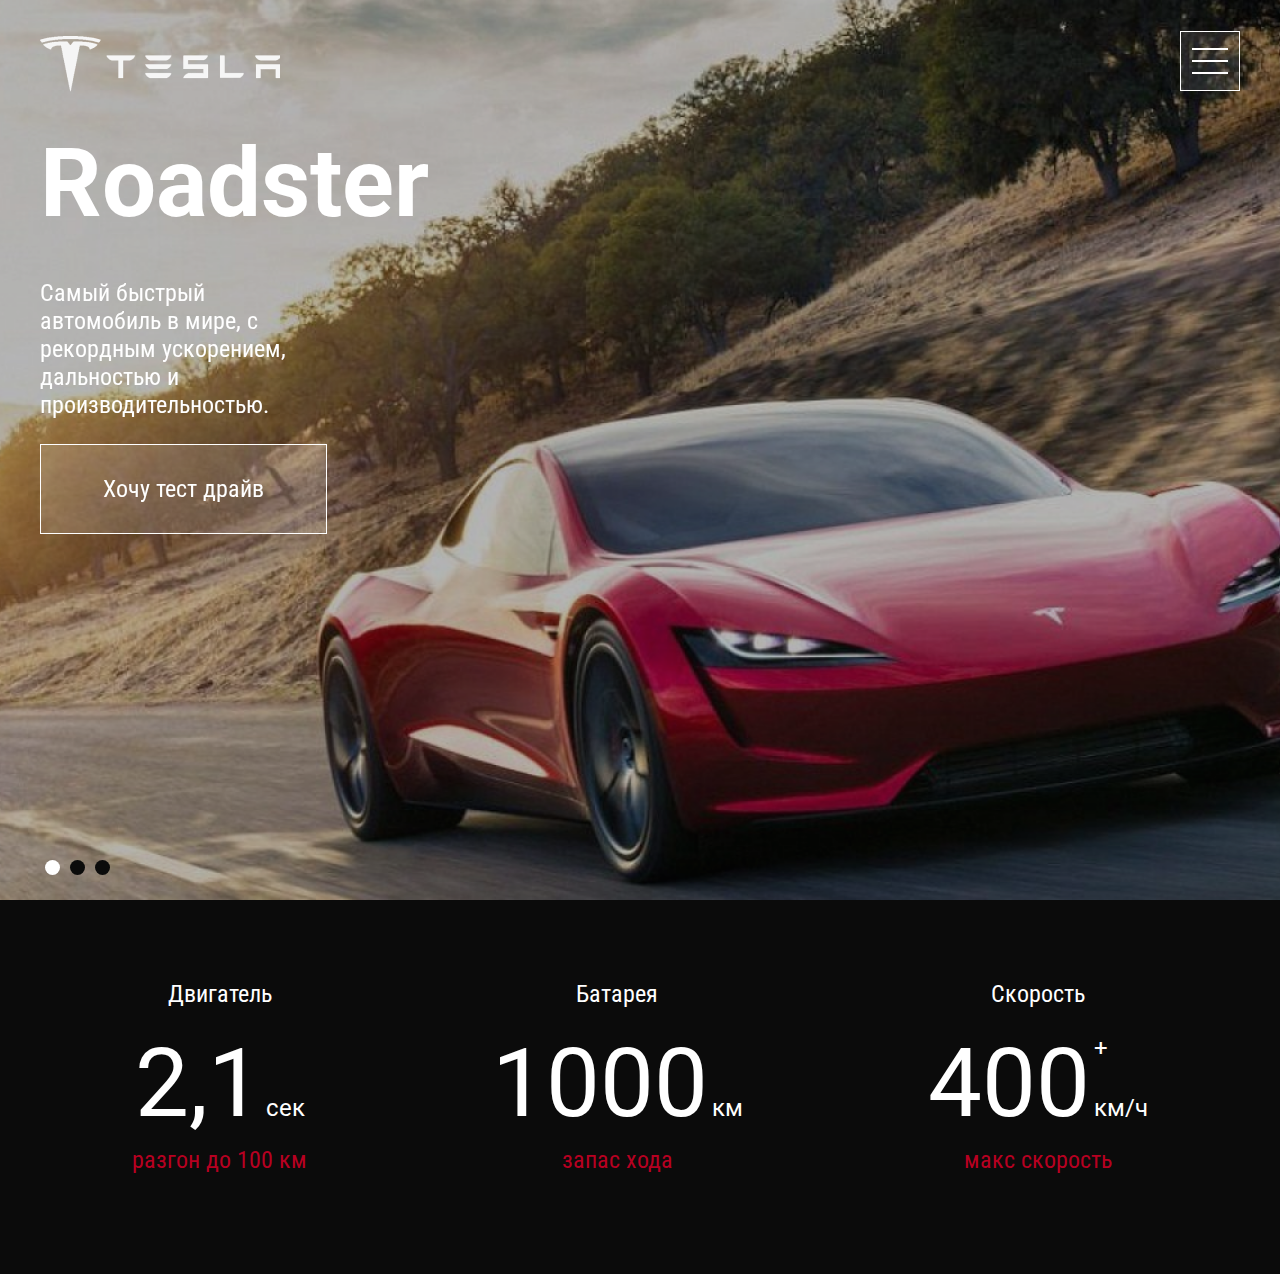
==== tesla/index.html @ 6dad4759 "Create tesla" ====
<!DOCTYPE html>
<html lang="en">
<head>
  <meta charset="UTF-8">
  <meta name="viewport" content="width=device-width, initial-scale=1.0">
  <meta http-equiv="X-UA-Compatible" content="ie=edge">
  <title>Document</title>
  <link rel="preconnect" href="https://fonts.gstatic.com">
  <link href="https://fonts.googleapis.com/css2?family=Roboto&family=Roboto+Condensed:wght@400;700&display=swap" rel="stylesheet">
  <link rel="stylesheet" href="css/reset.css">
  <link rel="stylesheet" href="css/slick.css">
  <link rel="stylesheet" href="css/style.css">
</head>
<body>
  
  <header class="header">
    <div class="container">
      <div class="header-top">
        <div class="logo">
          <a href="#">
            <img src="images/logo.png" alt="">
          </a>
        </div>
        <div class="header-btn">
          <div></div>
          <div></div>
          <div></div>
        </div>
      </div>
      <div class="header-content">
        <h1 class="header-content__title">
          Roadster
        </h1>
        <div class="header-content__text">
          Самый быстрый автомобиль в мире, 
          с рекордным ускорением, дальностью 
          и производительностью.
        </div>
        <a class="button" href="#">Хочу тест драйв</a>
      </div>
    </div>
  </header>
  <nav class="menu">
    <div class="container container-menu">
      <div class="close-btn"></div>
      <div class="menu__list">
        <ul>
          <li><a href="#">Узнать цену</a></li>
          <li><a href="#">Характеристики</a></li>
          <li><a href="#">Тест Драйв</a></li>
          <li><a href="#">Новости</a></li>
          <li><a href="#">Контакты</a></li>
        </ul>
      </div>
    </div>
  </nav>
  <section class="slider-top">
    <div class="slider">
      <div class="slider__item" style="background-image: url(images/slide-1.png);"></div>
      <div class="slider__item" style="background-image: url(images/slide-2.png);"></div>
      <div class="slider__item" style="background-image: url(images/slide-3.png);"></div>
    </div>
  </section>

  <section class="statistics">
    <div class="container">
      <div class="statistics-items">
        <div class="statistics-item">
          <div class="statistics-item__title">
            Двигатель
          </div>
          <div class="statistics-item__num">
            2,1 <span>сек</span>
          </div>
          <div class="statistics-item__descr">
            разгон до 100 км
          </div>
        </div>
        <div class="statistics-item">
          <div class="statistics-item__title">
            Батарея
          </div>
          <div class="statistics-item__num">
            1000 <span>км</span>
          </div>
          <div class="statistics-item__descr">
            запас хода
          </div>
        </div>
        <div class="statistics-item">
          <div class="statistics-item__title">
            Скорость
          </div>
          <div class="statistics-item__num statistics-item__mun--speed">
            400 <span>км/ч</span>
          </div>
          <div class="statistics-item__descr">
            макс скорость
          </div>
        </div>
      </div>
    </div>
  </section>
<!-- 
  <section class="video">
    <div class="container">
      <iframe width="100%" height="400" 
      src="https://www.youtube.com/embed/tw4jkyfY4HE" frameborder="0" 
      allow="accelerometer; autoplay; clipboard-write; encrypted-media; 
      gyroscope; picture-in-picture" 
      allowfullscreen></iframe>
    </div>
  </section>

  <section class="advantages">
    <div class="container">
      <div class="advantages-inner">
        <div class="advantages-inner__row">
          <div class="advantages-descr">
            <div class="advantages__title">
              Скорость
            </div>
            <div class="advantages__text">
              Самый 
              быстроразгоняющийся 
              серийный автомобиль 
              из когда-либо созданных
            </div>
          </div>
          <div class="advantage__img">
            <img src="images/advantages-1.png" alt="">
          </div>
        </div>
        
        <div class="advantages-inner__row">
          <div class="advantage__img">
            <img src="images/advantages-2.png" alt="">
          </div>
          <div class="advantages-descr">
            <div class="advantages__text">
              <ul>
                <li>Датчик дождя</li>
                <li>Датчик света</li>
                <li>Автопилот</li>
                <li>Навигационная система</li>
                <li>Обогрев зеркал</li>
                <li>Усилитель руля</li>
                <li>Панорамная крыша</li>
                <li>Ксеноновые фары</li>
              </ul>
            </div>
            <div class="advantages__title advantages__title--bottom">
              Преимущества
            </div>
          </div>
        </div>
      </div>
    </div>
  </section>

  <section class="design">
    <div class="container">
      <div class="design__images">
        <img src="images/design.png" alt="">
      </div>
      <div class="design-row">
        <div class="design-row__item">
          <div class="design-row__item-num">01</div>
          <div class="design-row__item-text">
            Новый родстер был разработан бывшим дизайнером 
            Mazda Францем фон Хольцхаузеном. 
            Имеет съёмную стеклянную крышу и кузов с двумя 
            передними сиденьями плюс два небольших сиденья 
            сзади.
          </div>
        </div>
        <div class="design-row__item">
          <div class="design-row__item-num">02</div>
          <div class="design-row__item-text">
            Родстер имеет три электродвигателя, 
            один спереди и два сзади, 
            Они обеспечивают полный привод, 
            а также систему адресного распределения 
            крутящего момента для лучшего прохождения 
            поворотов.
          </div>
        </div>
      </div>
    </div>
  </section>

  <footer class="footer">
    <div class="container">
      <div class="footer-btn">
        <a class="button" href="#">Хочу тест драйв</a>
      </div>
      <div class="footer-copy">
        <ul>
          <li>Tesla © 2020</li>
          <li><a href="#">Privacy & Legal</a></li>
          <li><a href="#">Contact</a></li>
          <li><a href="#">Careers</a></li>
          <li><a href="#">Get Newsletter</a></li>
          <li><a href="#">Forums</a></li>
          <li><a href="#">Locations</a></li>
        </ul>
      </div>
    </div>
  </footer> -->


  <script src="https://ajax.googleapis.com/ajax/libs/jquery/3.4.1/jquery.min.js"></script>
  <script src="js/slick.min.js"></script>
  <script src="js/main.js"></script>
</body>
</html>
---- tesla/css/style.css ----
*{
    box-sizing: border-box;
}
a{
    color: #fff;
    text-decoration: none;
}
body{
    background-color: #0B0B0B;
    color: #fff;
    font-size: 24px;
    line-height: 28px;
    font-family: 'Roboto Condensed', sans-serif;
    font-weight: 400;
}
.header{
    height: 100vh;
    position: absolute;
    z-index: 5;
    background: rgba(11, 11, 11, 0.3);
    left: 0;
    right: 0;
}
.container{
    padding: 0 15px;
    max-width: 1230px;
    margin: 0 auto;
}
.header-top{
    display: flex;
    justify-content: space-between;
}
.logo{
    padding-top: 36px;
    margin-bottom: 29px;
}
.header-btn{
    width: 60px;
    height: 60px;
    border: 1px solid #fff;
    margin-top: 31px;
    background: rgba(255, 255, 255, 0.1);
    cursor: pointer;
    display: flex;
    flex-direction: column;
    align-items: center;
    justify-content: center;
}
.header-btn div{
    width: 36px;
    height: 2px;
    background-color: #fff;
    margin: 5px 0;
}
.header-content__title{
    font-family: 'Roboto', sans-serif;
    font-size: 96px;
    line-height: 112px;
    margin-bottom: 40px;
}
.header-content__text{
    width: 284px;
    margin-bottom: 25px;
}
.button{
    display: inline-block;
    border: 1px solid #fff;
    padding: 30px 62px;
    background: rgba(255, 255, 255, 0.15);
    transition: all .5s;
}
.button:hover{
    background-color: #730302;
}
.menu{
    background-color: #000;
    position: absolute;
    top: 0;
    left: -100%;
    width: 100%;
    transition: all .5s;
    z-index: 7;
}
.menu.active{
    left: 0;
}
.container-menu{
    position: relative;
}
.close-btn{
    width: 50px;
    height: 50px;
    background-color: #000;
    position: absolute;
    right: 15px;
    top: 31px;
    cursor: pointer;    
}
.close-btn::after,
.close-btn::before{
    content: "";
    width: 70px;
    height: 2px;
    background-color: #fff;
    position: absolute;
    transform-origin: left;
}
.close-btn::after{
    transform: rotate(45deg);
}
.close-btn::before{
    transform: rotate(-45deg);
    bottom: -1px;
}
.menu__list{
    height: 100vh;
    display: flex;
    align-items: center;
}
.menu__list ul{
    list-style: none;
}
.menu__list a{
    font-size: 48px;
    line-height: 56px;
    font-weight: bold;
    padding: 30px 25px 14px 0;
    border-bottom: 3px solid #B70021;
    display: inline-block;
    min-width: 368px;    
    transition: all .5s;
}
.menu__list a:hover{
    border-color: #fff;
    color: #B70021;
    transform: scale(1.2);
    margin-left: 37px;
}
.slider__item{
    height: 100vh;
    background-repeat: no-repeat;
    background-size: cover;
    background-position: center;
}
.slider .slick-dots button{
    width: 15px;
    height: 15px;
    border-radius: 50%;
    background-color: #0B0B0B;
    border: none;
    padding: 0;
    font-size: 0;
    cursor: pointer;
}
.slider .slick-dots .slick-active button{
    background-color: #fff;
}
.slider .slick-dots li{
    display: inline-block;
    margin: 0 5px;
}
.slider .slick-dots{
    margin: -55px auto 0;
    position: relative;
    z-index: 6;
    max-width: 1230px;
    padding: 0 15px;    
}
.statistics{
    margin: 105px 0px 100px;
}
.statistics-items{
    display: flex;
    justify-content: space-around;
    text-align: center;
}
.statistics-item__title{
    margin-bottom: 19px;
}
.statistics-item__num{
    font-size: 96px;
    line-height: 112px;
    margin-bottom: 7px;
    font-family: 'Roboto', sans-serif;
}
.statistics-item__num span{
    font-size: 24px;
    line-height: 28px;
    margin-left: -20px;
}
.statistics-item__descr{
    color: #B70021;
}
.statistics-item__mun--speed span{
    display: inline-block;
    position: relative;
}
.statistics-item__mun--speed span::before{
    content: "+";
    position: absolute;
    top: -60px;
}
.video,
.design__images{
    margin-bottom: 100px;
}

.advantages-inner__row{
    margin-bottom: 100px;
    display: flex;
    justify-content: space-between;
    align-items: center;
    position: relative;
}
.advantages__title{
    font-size: 36px;
    line-height: 42px;
    color: #B70021;
    position: absolute;
    top: 0;
}
.advantages__text{
    width: 303px;
}
.advantages__text ul{
    list-style: none;
}
.advantages-descr{
    max-width: 570px;
    width: 100%;
}
.advantages__title--bottom{
    right: 0;
    bottom: 0;
    top: auto;
}
.design-row{
    display: flex;
    justify-content: space-between;
    margin-bottom: 100px;
}
.design-row__item{
    max-width: 570px;
    width: 100%;
    padding-right: 15px;
    display: flex;
    justify-content: space-between;
}
.design-row__item-num{
    color: #B70021;
}
.design-row__item-text{
    max-width: 465px;
    padding-top: 25px;
}
.footer{
    background-color: #690102;
    padding: 83px 0 20px;
}
.footer-btn{
    text-align: center;
    margin-bottom: 83px;
}
.footer-copy{
    text-align: center;
    font-weight: 700;
}
.footer-copy ul{
    list-style: none;
}
.footer-copy li{
    display: inline-block;
    padding: 0 10px;
    position: relative;
}
.footer-copy li + li::before{
    content: "|";
    position: absolute;
    left: -5px;
}

@media (max-width: 820px) {
    .statistics-items{
        flex-wrap: wrap;
    }
    .statistics-item{
        padding: 50px;
    }
}

@media (max-width: 410px) {
    .logo img{
        width: 200px;
    }
    .header-content__title{
        font-size: 70px;
        margin-top: 20px;
        line-height: 85px;
    }
    .menu__list a{
        font-size: 30px;
        line-height: 44px;
        padding: 19px 10px 7px 0;
        display: block;
        min-width: 100%;
    }
    .menu__list ul{
        width: 100%;
    }
}
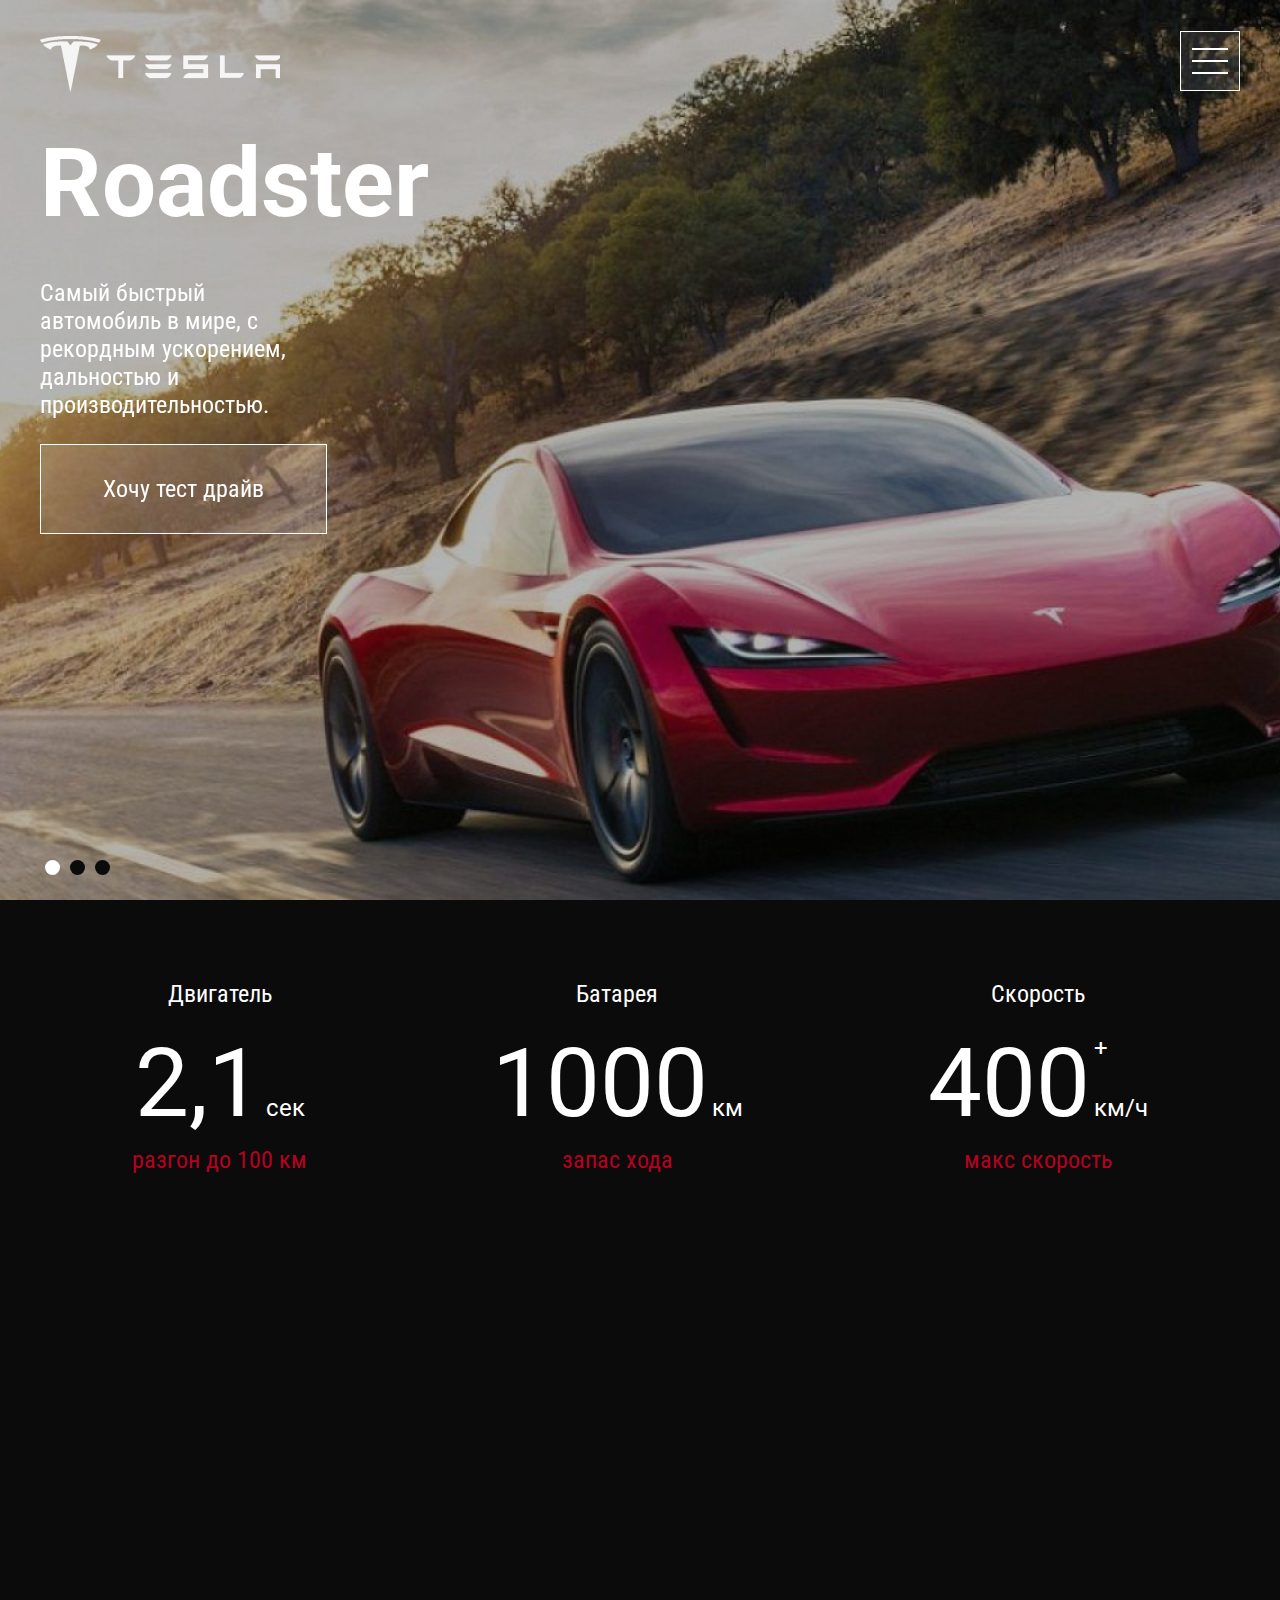
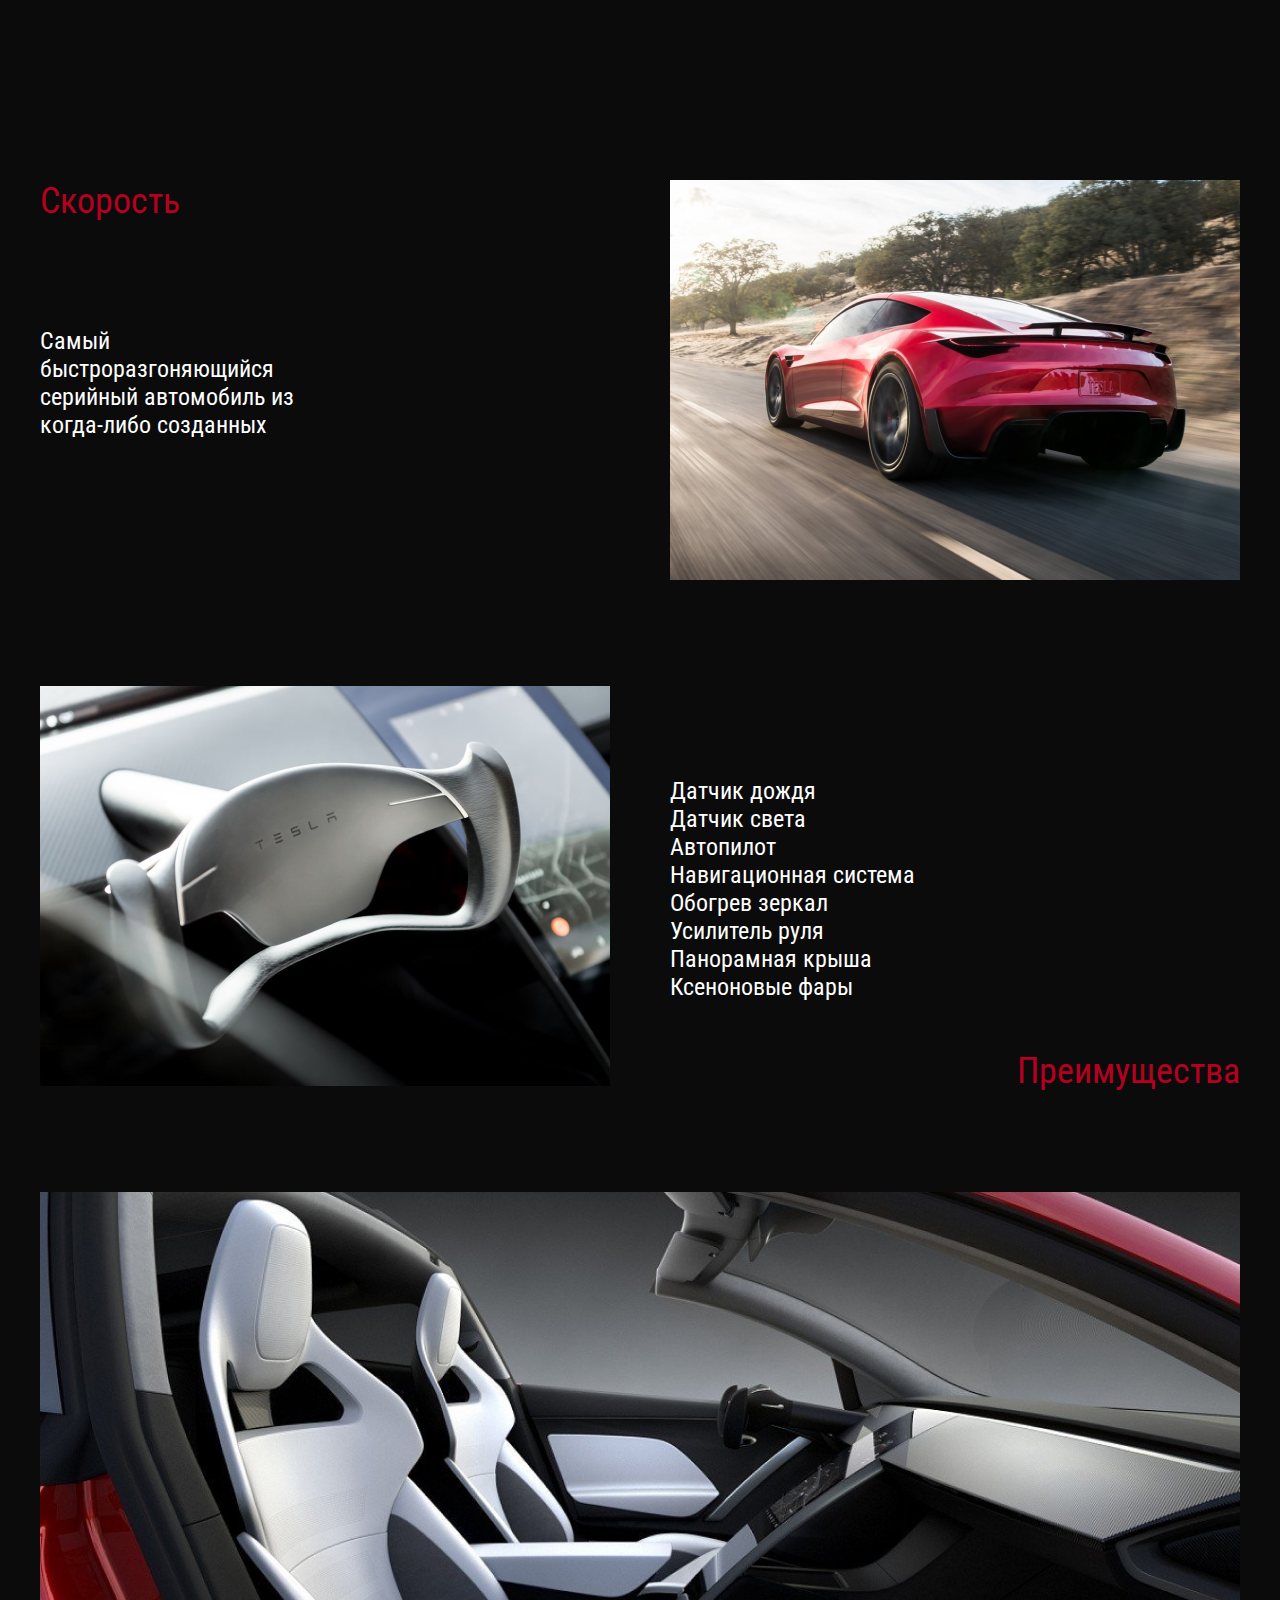
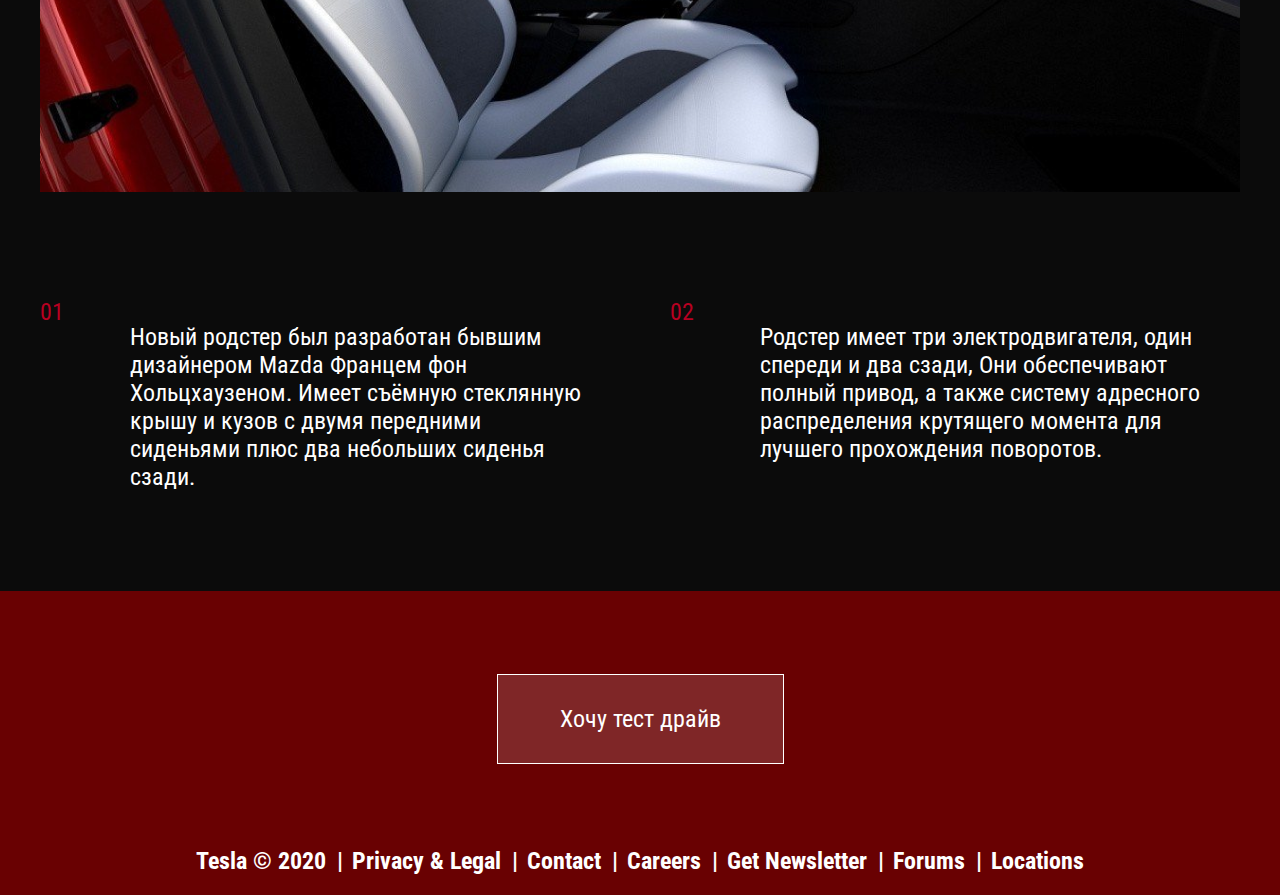
==== commit 3fcc1c45: "Update Index" ====
--- a/tesla/index.html
+++ b/tesla/index.html
@@ -101,7 +101,7 @@
       </div>
     </div>
   </section>
-<!-- 
+
   <section class="video">
     <div class="container">
       <iframe width="100%" height="400" 
@@ -206,11 +206,11 @@
         </ul>
       </div>
     </div>
-  </footer> -->
+  </footer> 
 
 
   <script src="https://ajax.googleapis.com/ajax/libs/jquery/3.4.1/jquery.min.js"></script>
   <script src="js/slick.min.js"></script>
   <script src="js/main.js"></script>
 </body>
-</html>+</html>
